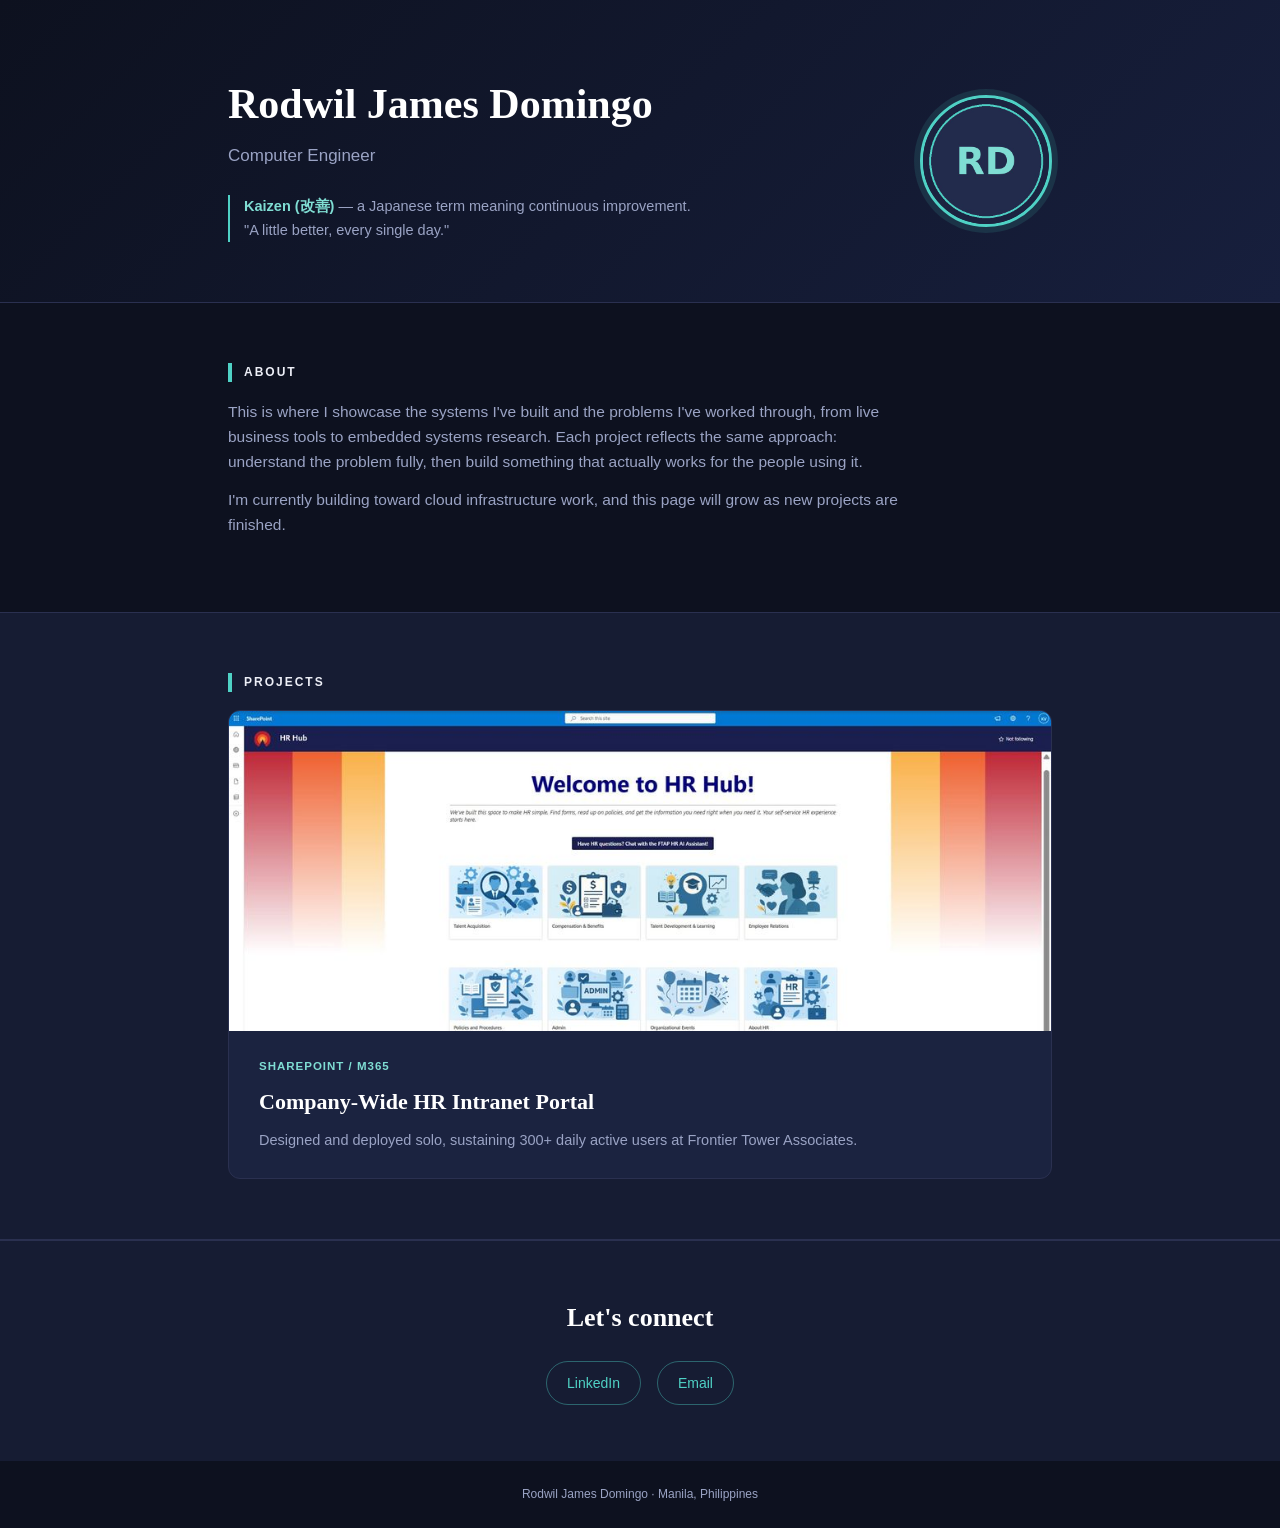
==== index.html @ f446c36c "Add files via upload" ====
<!DOCTYPE html>
<html lang="en">
<head>
<meta charset="UTF-8">
<meta name="viewport" content="width=device-width, initial-scale=1.0">
<title>Rodwil James Domingo — Portfolio</title>
<link rel="stylesheet" href="assets/style.css">
</head>
<body>

  <!-- HERO -->
  <div class="hero">
    <div class="wrap">
      <div class="hero-text">
        <h1>Rodwil James Domingo</h1>
        <p class="role">Computer Engineer</p>
        <div class="kaizen">
          <b>Kaizen (改善)</b> — a Japanese term meaning continuous improvement.<br>
          "A little better, every single day."
        </div>
      </div>
      <div class="hero-photo">
        <img src="assets/profile.jpg" alt="Rodwil James Domingo">
      </div>
    </div>
  </div>

  <!-- ABOUT -->
  <section>
    <div class="wrap about">
      <div class="section-label">About</div>
      <p>This is where I showcase the systems I've built and the problems I've worked through, from live business tools to embedded systems research. Each project reflects the same approach: understand the problem fully, then build something that actually works for the people using it.</p>
      <p>I'm currently building toward cloud infrastructure work, and this page will grow as new projects are finished.</p>
    </div>
  </section>

  <!-- PROJECTS -->
  <section class="alt">
    <div class="wrap">
      <div class="section-label">Projects</div>
      <div class="project-grid">

        <a class="project-card" href="sharepoint-hr-portal/">
          <img src="assets/img_welcome.jpg" alt="HR Hub SharePoint portal">
          <div class="body">
            <div class="tag">SharePoint / M365</div>
            <h3>Company-Wide HR Intranet Portal</h3>
            <p>Designed and deployed solo, sustaining 300+ daily active users at Frontier Tower Associates.</p>
          </div>
        </a>

      </div>
    </div>
  </section>

  <!-- CONTACT -->
  <div class="contact">
    <div class="wrap">
      <h2>Let's connect</h2>
      <div class="links">
        <a href="https://www.linkedin.com/in/rodwiljamesdomingo/">LinkedIn</a>
        <a href="mailto:rodwiljamesd69@gmail.com">Email</a>
      </div>
    </div>
  </div>

  <footer>Rodwil James Domingo &middot; Manila, Philippines</footer>

</body>
</html>
---- assets/style.css ----
:root {
  --navy: #0D111F;
  --panel: #161C33;
  --panel-alt: #1B2340;
  --text: #EDEFF7;
  --muted: #9AA3C4;
  --cyan: #4FD1C5;
  --amber: #F2A65A;
  --line: #2A3050;
}
* { box-sizing: border-box; margin: 0; padding: 0; }
html { scroll-behavior: smooth; }
body {
  font-family: 'Trebuchet MS', 'Segoe UI', Arial, sans-serif;
  background: var(--navy);
  color: var(--text);
  line-height: 1.6;
}
h1, h2, h3 { font-family: Georgia, 'Times New Roman', serif; color: #fff; }
a { color: inherit; }
.wrap { max-width: 880px; margin: 0 auto; padding: 0 28px; }

/* ===== HERO ===== */
.hero {
  background: linear-gradient(135deg, #0D111F 0%, #171F3D 100%);
  padding: 80px 0 60px 0;
  position: relative;
  overflow: hidden;
  border-bottom: 1px solid var(--line);
}
.hero .wrap { position: relative; z-index: 2; display: flex; justify-content: space-between; align-items: center; gap: 30px; }
.hero .hero-text { flex: 1; min-width: 0; }
.hero .eyebrow { font-size: 13px; letter-spacing: 3px; text-transform: uppercase; color: #7FDDD3; font-weight: bold; margin-bottom: 14px; }
.hero h1 { font-size: 42px; color: #fff; line-height: 1.15; }
.hero .role { font-size: 17px; color: var(--muted); margin-top: 14px; }
.hero .kaizen { margin-top: 26px; font-size: 14.5px; color: var(--muted); border-left: 2px solid var(--cyan); padding-left: 14px; }
.hero .kaizen b { color: #7FDDD3; font-style: normal; }
.hero .back { display: inline-block; margin-bottom: 22px; font-size: 13.5px; color: #7FDDD3; text-decoration: none; }
.hero .back:hover { text-decoration: underline; }

.hero-photo { flex-shrink: 0; width: 132px; height: 132px; border-radius: 50%; overflow: hidden; border: 3px solid var(--cyan); box-shadow: 0 0 0 6px rgba(79,209,197,0.12); }
.hero-photo img { width: 100%; height: 100%; object-fit: cover; display: block; }
@media (max-width: 640px) { .hero .wrap { flex-direction: column-reverse; text-align: center; } .hero .kaizen { text-align: left; } }

/* ===== SECTIONS ===== */
.section-label { font-size: 12px; letter-spacing: 2px; text-transform: uppercase; color: var(--text); font-weight: bold; border-left: 4px solid var(--cyan); padding-left: 12px; margin-bottom: 18px; }
section { padding: 60px 0; }
section.alt { background: var(--panel); border-top: 1px solid var(--line); border-bottom: 1px solid var(--line); }
.about p { font-size: 15.5px; max-width: 680px; margin-bottom: 14px; color: var(--muted); }

/* ===== PROJECT CARDS (homepage) ===== */
.project-grid { display: grid; grid-template-columns: 1fr; gap: 20px; margin-top: 10px; }
.project-card { display: block; background: var(--panel-alt); border: 1px solid var(--line); border-radius: 12px; overflow: hidden; text-decoration: none; color: inherit; transition: transform 0.15s, box-shadow 0.15s; }
.project-card:hover { transform: translateY(-3px); box-shadow: 0 10px 26px rgba(0,0,0,0.35); }
.project-card img { width: 100%; height: 320px; object-fit: cover; object-position: top; display: block; }
.project-card .body { padding: 26px 30px; }
.project-card .tag { font-size: 11.5px; letter-spacing: 1px; text-transform: uppercase; color: #7FDDD3; font-weight: bold; }
.project-card h3 { font-size: 22px; margin-top: 8px; color: #fff; }
.project-card p { font-size: 14.5px; color: var(--muted); margin-top: 10px; }

/* ===== CASE STUDY / PROJECT PAGE ===== */
.case-head h2 { font-size: 28px; margin-bottom: 8px; }
.case-head p.sub { color: var(--muted); font-size: 14.5px; margin-bottom: 28px; }

.stats { display: flex; gap: 16px; margin: 8px 0 32px 0; flex-wrap: wrap; }
.stat { flex: 1; min-width: 150px; background: var(--panel-alt); border: 1px solid var(--line); border-top: 3px solid var(--amber); border-radius: 6px; padding: 16px 18px; }
.stat:nth-child(2) { border-top-color: var(--cyan); }
.stat:nth-child(3) { border-top-color: #5EA39B; }
.stat .num { font-family: Georgia, serif; font-size: 28px; color: #fff; font-weight: bold; }
.stat .label { font-size: 12.5px; color: var(--muted); margin-top: 3px; }

ul.actions { list-style: none; margin: 18px 0 0 0; }
ul.actions li { font-size: 15px; padding-left: 22px; position: relative; margin-bottom: 10px; color: var(--muted); }
ul.actions li:before { content: ""; position: absolute; left: 0; top: 8px; width: 7px; height: 7px; background: var(--cyan); border-radius: 50%; }

.shot-grid { display: grid; grid-template-columns: 1fr 1fr; gap: 16px; margin-top: 36px; }
.shot { border: 1px solid var(--line); border-radius: 8px; overflow: hidden; background: var(--panel-alt); }
.shot img { width: 100%; display: block; }
.shot .cap { font-size: 12.5px; color: var(--muted); padding: 10px 14px; }
.shot.wide { grid-column: 1 / 3; }
@media (max-width: 640px) { .shot-grid { grid-template-columns: 1fr; } .shot.wide { grid-column: 1; } }

.skills { display: flex; flex-wrap: wrap; gap: 10px; margin-top: 20px; }
.pill { font-size: 13px; background: var(--panel-alt); color: var(--text); padding: 8px 16px; border-radius: 20px; border: 1px solid var(--line); }
.pill.alt { background: rgba(79,209,197,0.08); color: #7FDDD3; border: 1px solid rgba(79,209,197,0.3); }

/* ===== CONTACT ===== */
.contact { background: var(--panel); padding: 56px 0; text-align: center; border-top: 1px solid var(--line); }
.contact h2 { color: #fff; font-size: 26px; }
.contact .links { margin-top: 22px; display: flex; gap: 16px; justify-content: center; flex-wrap: wrap; }
.contact .links a { font-size: 14px; color: var(--cyan); text-decoration: none; border: 1px solid rgba(79,209,197,0.4); padding: 10px 20px; border-radius: 24px; transition: background 0.2s; }
.contact .links a:hover { background: rgba(79,209,197,0.1); }

footer { text-align: center; padding: 24px 0; font-size: 12px; color: var(--muted); background: var(--navy); }
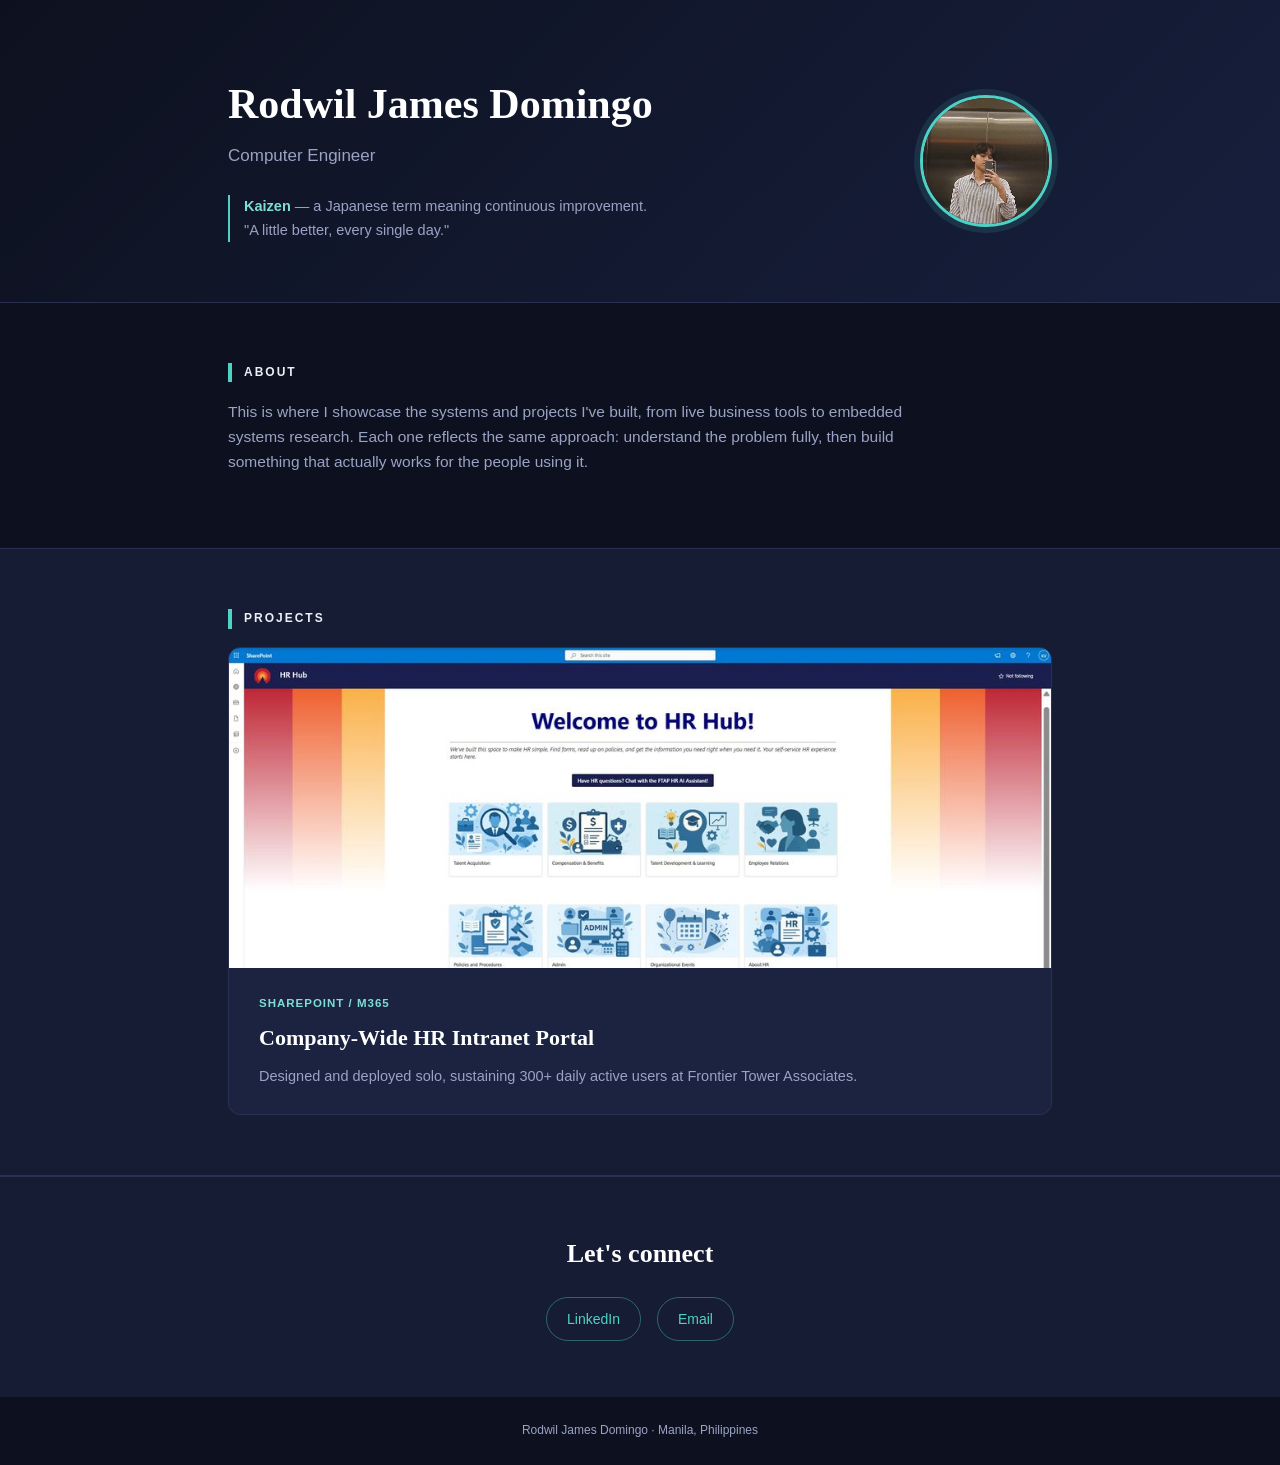
==== commit dd3245b5: "Add files via upload" ====
--- a/index.html
+++ b/index.html
@@ -15,7 +15,7 @@
         <h1>Rodwil James Domingo</h1>
         <p class="role">Computer Engineer</p>
         <div class="kaizen">
-          <b>Kaizen (改善)</b> — a Japanese term meaning continuous improvement.<br>
+          <b>Kaizen</b> — a Japanese term meaning continuous improvement.<br>
           "A little better, every single day."
         </div>
       </div>
@@ -29,8 +29,7 @@
   <section>
     <div class="wrap about">
       <div class="section-label">About</div>
-      <p>This is where I showcase the systems I've built and the problems I've worked through, from live business tools to embedded systems research. Each project reflects the same approach: understand the problem fully, then build something that actually works for the people using it.</p>
-      <p>I'm currently building toward cloud infrastructure work, and this page will grow as new projects are finished.</p>
+      <p>This is where I showcase the systems and projects I've built, from live business tools to embedded systems research. Each one reflects the same approach: understand the problem fully, then build something that actually works for the people using it.</p>
     </div>
   </section>
 
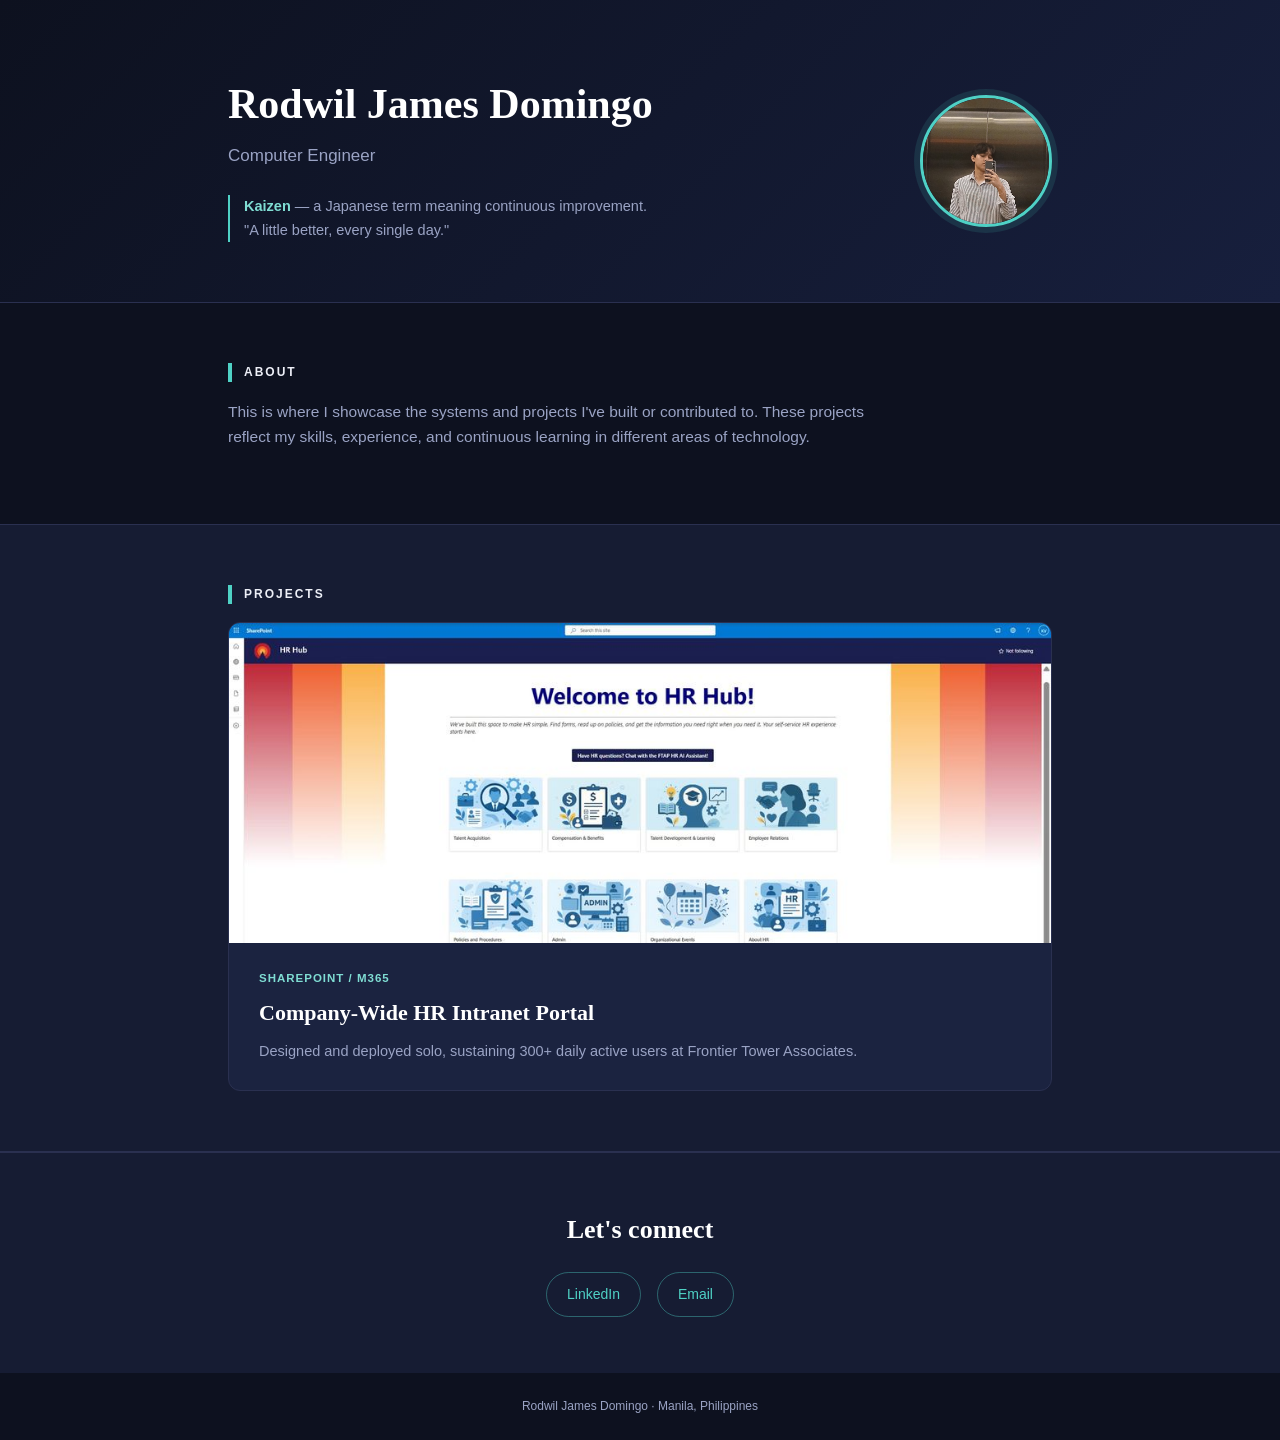
==== commit b18f9f6a: "Update index.html" ====
--- a/index.html
+++ b/index.html
@@ -29,7 +29,7 @@
   <section>
     <div class="wrap about">
       <div class="section-label">About</div>
-      <p>This is where I showcase the systems and projects I've built, from live business tools to embedded systems research. Each one reflects the same approach: understand the problem fully, then build something that actually works for the people using it.</p>
+      <p>This is where I showcase the systems and projects I've built or contributed to. These projects reflect my skills, experience, and continuous learning in different areas of technology.</p>
     </div>
   </section>
 
